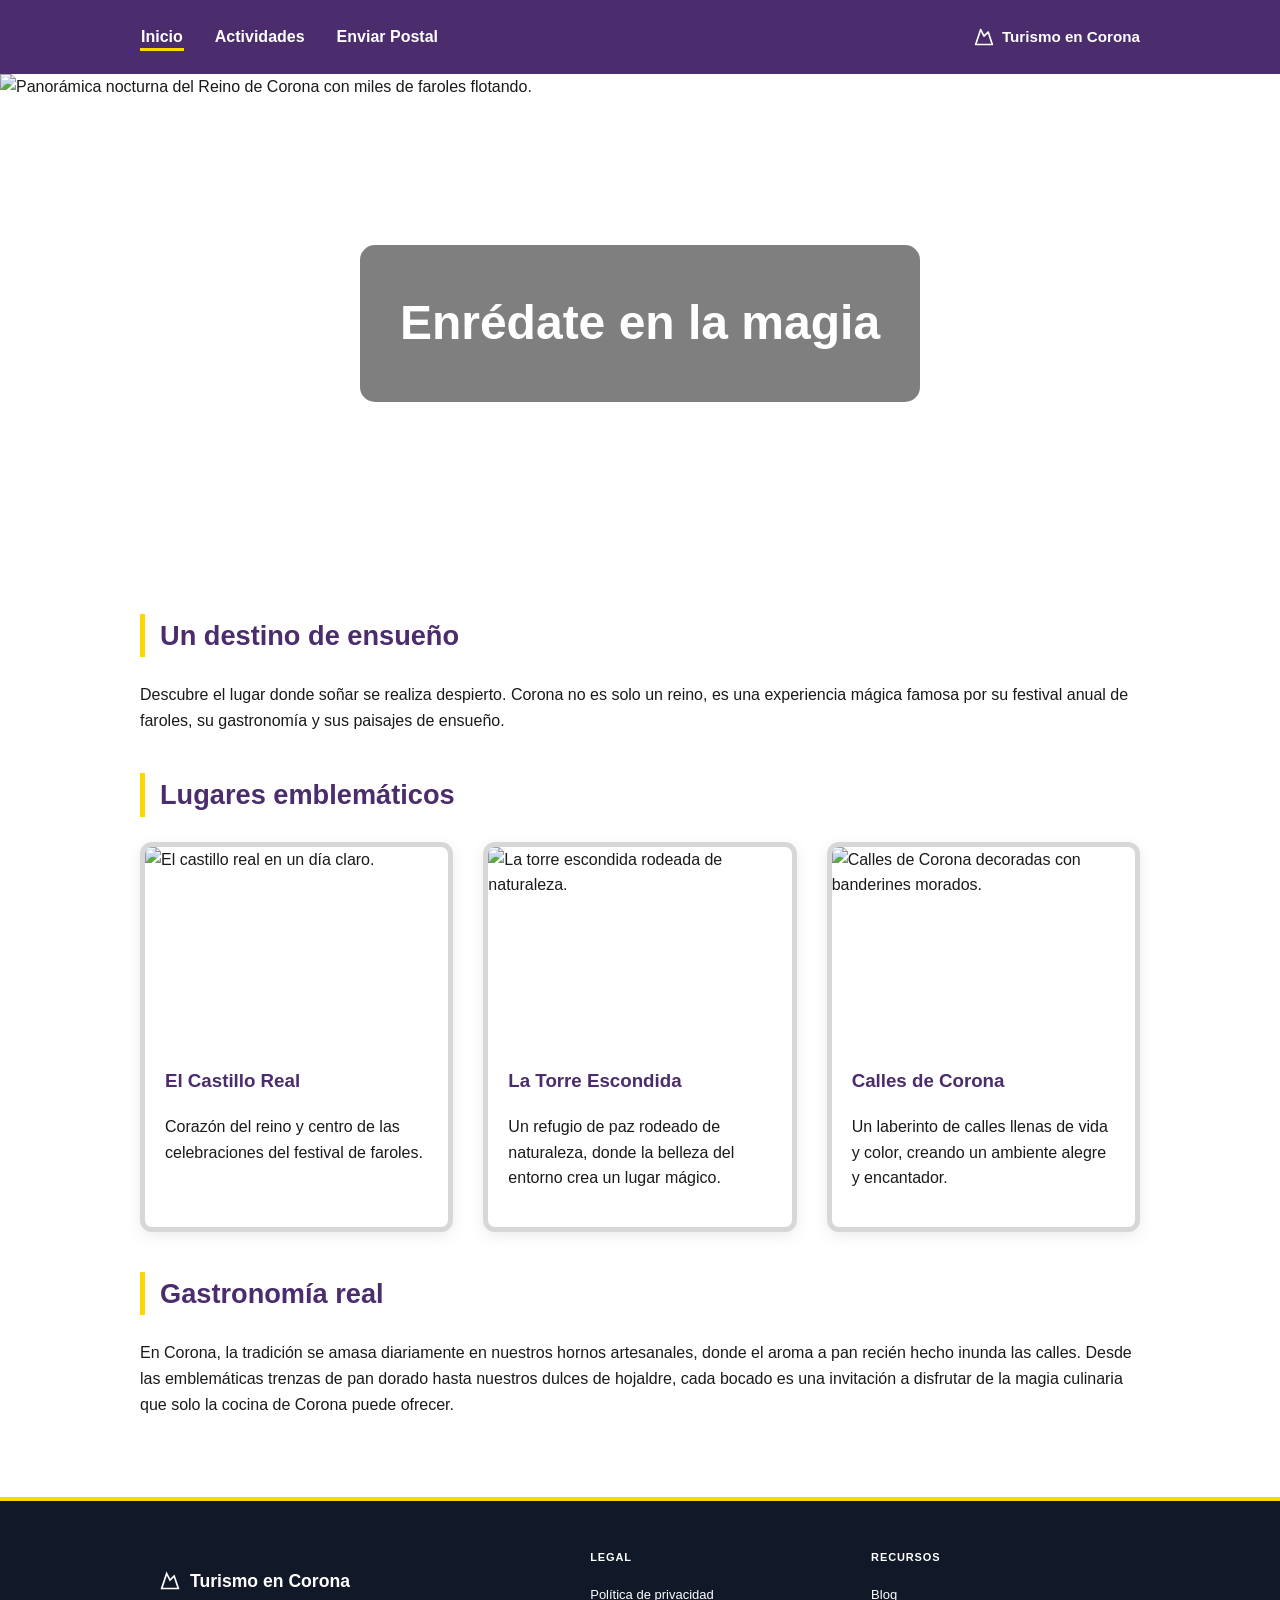
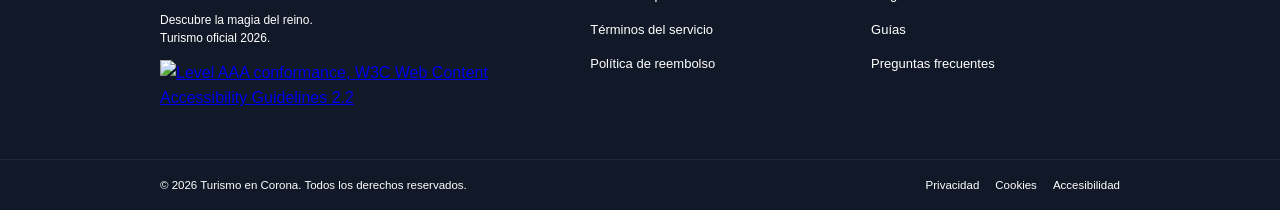
==== index.html @ 380dc6dc "Archivos 1" ====
<!DOCTYPE html>
<html lang="es">

<head>
    <meta charset="UTF-8">
    <meta name="viewport" content="width=device-width, initial-scale=1.0">
    <meta name="description"
        content="Portal oficial de turismo del Reino de Corona. Descubre la magia de los faroles y nuestra gastronomía.">
    <title>Turismo en Corona - Inicio</title>
    <link rel="icon" type="image/x-icon" href="./images/icono.svg">
    <link rel="stylesheet" href="style.css">
</head>

<body>

    <a class="saltar-contenido" href="#contenido-principal">Saltar al contenido principal</a>

    <header class="encabezado-sitio">
        <nav aria-label="Menú principal" class="nav-principal">
            <ul class="nav-lista">
                <li><a href="index.html" aria-current="page">Inicio</a></li>
                <li><a href="actividades.html">Actividades</a></li>
                <li><a href="postales.html">Enviar Postal</a></li>
            </ul>
            <div class="nav-marca" aria-hidden="true">
                <svg xmlns="http://www.w3.org/2000/svg" width="20" height="20" viewBox="0 0 24 24" fill="none"
                    stroke="currentColor" stroke-width="2" stroke-linecap="round" stroke-linejoin="round"
                    focusable="false">
                    <path d="m8 3 4 8 5-5 5 15H2L8 3z" />
                </svg>
                <span>Turismo en Corona</span>
            </div>
        </nav>
    </header>

    <section class="seccion-portada" aria-label="Portada principal">
        <div class="portada-superposicion">
            <h1 class="portada-titulo">Enrédate en la magia</h1>
        </div>
        <img src="images/vistasCorona.png" alt="Panorámica nocturna del Reino de Corona con miles de faroles flotando."
            class="portada-imagen">
    </section>

    <main id="contenido-principal" class="contenedor-global">

        <section class="seccion-introduccion">
            <h2 class="titulo-seccion">Un destino de ensueño</h2>
            <p>Descubre el lugar donde soñar se realiza despierto. Corona no es solo un reino, es una experiencia mágica
                famosa por su festival anual de faroles, su gastronomía y sus paisajes de ensueño.</p>
        </section>

        <section id="destinos" class="seccion-destinos">
            <h2 class="titulo-seccion">Lugares emblemáticos</h2>
            <div class="cuadricula-destinos">
                <article class="tarjeta">
                    <div class="tarjeta-imagen-contenedor">
                        <img src="images/lugar_castillo.png" alt="El castillo real en un día claro.">
                    </div>
                    <div class="tarjeta-cuerpo">
                        <h3>El Castillo Real</h3>
                        <p>Corazón del reino y centro de las celebraciones del festival de faroles.</p>
                    </div>
                </article>
                <article class="tarjeta">
                    <div class="tarjeta-imagen-contenedor">
                        <img src="images/lugar_torre.png" alt="La torre escondida rodeada de naturaleza.">
                    </div>
                    <div class="tarjeta-cuerpo">
                        <h3>La Torre Escondida</h3>
                        <p>Un refugio de paz rodeado de naturaleza, donde la belleza del entorno crea un lugar mágico.
                        </p>
                    </div>
                </article>
                <article class="tarjeta">
                    <div class="tarjeta-imagen-contenedor">
                        <img src="images/lugar_calles.png" alt="Calles de Corona decoradas con banderines morados.">
                    </div>
                    <div class="tarjeta-cuerpo">
                        <h3>Calles de Corona</h3>
                        <p>Un laberinto de calles llenas de vida y color, creando un ambiente alegre y encantador.</p>
                    </div>
                </article>
            </div>
        </section>

        <section class="seccion-introduccion">
            <h2 class="titulo-seccion">Gastronomía real</h2>
            <p>
                En Corona, la tradición se amasa diariamente en nuestros hornos artesanales, donde el aroma a pan recién
                hecho inunda las calles. Desde las emblemáticas trenzas de pan dorado hasta nuestros dulces de hojaldre,
                cada bocado es una invitación a disfrutar de la magia culinaria que solo la cocina de Corona puede
                ofrecer.
            </p>
        </section>

    </main>

    <footer class="pie-sitio" role="contentinfo" aria-label="Pie de página">
        <div class="pie-interior">
            <div class="columna-info">
                <p class="pie-marca">
                    <svg xmlns="http://www.w3.org/2000/svg" width="20" height="20" viewBox="0 0 24 24" fill="none"
                        stroke="currentColor" stroke-width="2" aria-hidden="true" focusable="false">
                        <path d="m8 3 4 8 5-5 5 15H2L8 3z" />
                    </svg>
                    Turismo en Corona
                </p>
                <p class="pie-copyright">Descubre la magia del reino.<br>Turismo oficial 2026.</p>
                <a href="https://www.w3.org/WAI/WCAG2AAA-Conformance"
                    title="Explanation of WCAG 2 Level AAA conformance">
                    <img height="31" width="88" src="https://www.w3.org/WAI/WCAG22/wcag2.2AAA" alt="Level AAA conformance,
            W3C Web Content Accessibility Guidelines 2.2">
                </a>
            </div>
            <nav aria-label="Información legal">
                <p class="pie-titulo-columna">Legal</p>
                <ul class="pie-enlaces">
                    <li><a href="#">Política de privacidad</a></li>
                    <li><a href="#">Términos del servicio</a></li>
                    <li><a href="#">Política de reembolso</a></li>
                </ul>
            </nav>
            <nav aria-label="Recursos del sitio">
                <p class="pie-titulo-columna">Recursos</p>
                <ul class="pie-enlaces">
                    <li><a href="#">Blog</a></li>
                    <li><a href="#">Guías</a></li>
                    <li><a href="#">Preguntas frecuentes</a></li>
                </ul>
            </nav>
        </div>
        <hr class="pie-separador" aria-hidden="true">
        <div class="pie-inferior">
            <p class="pie-inferior-texto">© 2026 Turismo en Corona. Todos los derechos reservados.</p>
            <div class="pie-inferior-enlaces">
                <a href="#">Privacidad</a>
                <a href="#">Cookies</a>
                <a href="#">Accesibilidad</a>
            </div>
        </div>
    </footer>

</body>

</html>
---- style.css ----
/* ============================================
   VARIABLES GLOBALES
   ============================================ */
:root {
    --color-primario: #4b2c6d;
    --color-secundario: #ffd700;
    --color-texto: #1a1a1a;
    --color-fondo: #ffffff;
    --fuente-principal: Verdana, Arial, sans-serif;
}

/* ============================================
   BASE
   ============================================ */
body {
    font-family: var(--fuente-principal);
    line-height: 1.6;
    color: var(--color-texto);
    background-color: var(--color-fondo);
    margin: 0;
    padding: 0;
}

/* ============================================
   ENLACE PARA SALTAR AL CONTENIDO
   ============================================ */
.saltar-contenido {
    position: absolute;
    top: -100%;
    left: 0;
    background: var(--color-primario);
    color: white;
    padding: 10px 20px;
    font-weight: bold;
    text-decoration: none;
    z-index: 9999;
    border-radius: 0 0 6px 0;
    transition: top 0.2s;
}

.saltar-contenido:focus {
    top: 0;
    outline: 3px solid var(--color-secundario);
    outline-offset: 2px;
}

/* ============================================
   CONTENEDOR GLOBAL
   ============================================ */
.contenedor-global {
    max-width: 1000px;
    margin: 0 auto;
    padding: 0 30px;
}

p,
li,
h2,
h3 {
    text-align: left;
}

h3 {
    color: var(--color-primario);
}

.titulo-seccion {
    border-left: 5px solid var(--color-secundario);
    padding-left: 15px;
    margin: 40px 0 25px 0;
    color: var(--color-primario);
    font-size: 1.7rem;
}

/* ============================================
   ENCABEZADO Y NAVEGACIÓN
   ============================================ */
.encabezado-sitio {
    background-color: var(--color-primario);
    padding: 1.5rem 2rem;
}

.nav-principal {
    display: flex;
    align-items: center;
    justify-content: space-between;
    max-width: 1000px;
    margin: 0 auto;
}

.nav-lista {
    list-style: none;
    margin: 0;
    padding: 0;
    display: flex;
    gap: 30px;
}

.nav-lista a {
    color: white;
    text-decoration: none;
    font-weight: bold;
    padding: 3px 1px;
    border-bottom: 3px solid transparent;
    transition: border-color 0.3s ease;
}

[aria-current="page"] {
    border-bottom: 3px solid var(--color-secundario) !important;
}

.nav-lista a:hover,
.nav-lista a:focus {
    border-bottom: 3px solid var(--color-secundario);
    outline: none;
}

.nav-lista a:focus-visible {
    outline: 3px solid var(--color-secundario);
    outline-offset: 3px;
    border-radius: 2px;
}

.nav-marca {
    display: flex;
    align-items: center;
    gap: 8px;
    color: white;
    font-weight: bold;
    font-size: 0.95rem;
}

/* ============================================
   PORTADA (IMAGEN CON TÍTULO ENCIMA)
   ============================================ */
.seccion-portada {
    position: relative;
    width: 100%;
    height: 500px;
    overflow: hidden;
    display: flex;
    align-items: center;
    justify-content: center;
}

.portada-imagen {
    width: 100%;
    height: 100%;
    object-fit: cover;
    position: absolute;
    top: 0;
    left: 0;
    z-index: 1;
}

.portada-superposicion {
    position: relative;
    z-index: 2;
    text-align: center;
    color: white;
    background: rgba(0, 0, 0, 0.5);
    padding: 40px;
    border-radius: 15px;
    max-width: 80%;
}

.portada-titulo {
    font-family: var(--fuente-principal);
    font-size: 3rem;
    margin: 0;
}

.seccion-portada.portada-secundaria {
    height: 200px;
}

.portada-secundaria .portada-titulo {
    font-size: 2rem;
}

/* ============================================
   FRANJA DE IMAGEN
   ============================================ */
.franja-imagen {
    width: 100%;
    height: 150px;
    overflow: hidden;
    display: block;
}

.imagen-recortada {
    width: 100%;
    height: 100%;
    object-fit: cover;
    object-position: center 30%;
}

/* ============================================
   CUADRÍCULA DE DESTINOS Y TARJETAS
   ============================================ */
.cuadricula-destinos {
    display: grid;
    grid-template-columns: repeat(auto-fit, minmax(280px, 1fr));
    gap: 30px;
}

.tarjeta {
    background: #fff;
    border: 5px solid #d7d7d7;
    border-radius: 12px;
    overflow: hidden;
    box-shadow: 0 4px 15px rgba(0, 0, 0, 0.08);
}

.tarjeta-imagen-contenedor {
    height: 180px;
}

.tarjeta img {
    width: 100%;
    height: 100%;
    object-fit: cover;
}

.tarjeta-cuerpo {
    padding: 20px;
}

/* ============================================
   SECCIONES DE TEXTO
   ============================================ */
.seccion-introduccion,
.seccion-introduccion-actividades,
.seccion-introduccion-formulario {
    margin-bottom: 40px;
}

/* ============================================
   FORMULARIO DE POSTALES
   ============================================ */
.formulario-postal {
    margin: 40px 0;
}

fieldset {
    border: 3px solid #ddd;
    border-radius: 12px;
    padding: 25px;
    margin-bottom: 40px;
}

.titulo-fieldset {
    font-weight: bold;
    color: var(--color-primario);
    font-size: 1.2rem;
    padding: 0 10px;
    margin-bottom: 20px;
}

.cuadricula-postales {
    display: grid;
    grid-template-columns: 1fr 1fr;
    gap: 20px;
}

.opcion-postal {
    position: relative;
}

.opcion-postal input[type="radio"] {
    position: absolute;
    opacity: 0;
    width: 0;
    height: 0;
}

.opcion-postal label {
    display: flex;
    flex-direction: column;
    cursor: pointer;
    border: 3px solid #d7d7d7;
    border-radius: 10px;
    overflow: hidden;
    transition: all 0.2s ease;
    background: #f9f9f9;
}

.opcion-postal img {
    width: 100%;
    aspect-ratio: 16 / 9;
    object-fit: cover;
}

.opcion-postal span {
    padding: 10px;
    text-align: center;
    font-weight: bold;
    font-size: 0.9rem;
}

.opcion-postal input[type="radio"]:checked+label {
    border-color: var(--color-secundario);
    background-color: #fffdec;
}

.opcion-postal input[type="radio"]:focus-visible+label {
    outline: 3px solid var(--color-primario);
    outline-offset: 2px;
}

/* ============================================
   CAMPOS DE TEXTO
   ============================================ */
.campo {
    display: flex;
    flex-direction: column;
    margin-bottom: 20px;
}

.campo label {
    font-weight: bold;
    margin-bottom: 8px;
}

.campo input,
.campo textarea {
    padding: 12px;
    border: 2px solid #ccc;
    border-radius: 6px;
    font-family: var(--fuente-principal);
    font-size: 1rem;
}

.campo input:focus,
.campo textarea:focus {
    border-color: var(--color-primario);
    outline: 3px solid var(--color-primario);
    outline-offset: 0;
    box-shadow: 0 0 5px rgba(75, 44, 109, 0.3);
}

.mensaje-error {
    display: block;
    color: #b91c1c;
    font-weight: bold;
    font-size: 0.85rem;
    margin-top: 5px;
    min-height: 1.2em;
}

.campo input[aria-invalid="true"],
.campo textarea[aria-invalid="true"] {
    border: 2px solid #b91c1c !important;
    background-color: #fffafa;
}

/* ============================================
   BOTÓN DE ENVÍO
   ============================================ */
.contenedor-boton {
    text-align: center;
}

.boton-enviar {
    background-color: var(--color-primario);
    color: white;
    padding: 15px 40px;
    border: none;
    border-radius: 30px;
    font-size: 1.1rem;
    font-weight: bold;
    cursor: pointer;
}

.boton-enviar:hover {
    background-color: #351f4d;
    box-shadow: 0 4px 15px rgba(0, 0, 0, 0.2);
}

.boton-enviar:focus-visible {
    outline: 3px solid var(--color-secundario);
    outline-offset: 4px;
    background-color: #351f4d;
}

/* ============================================
   ACTIVIDADES MULTIMEDIA
   ============================================ */
.cuadricula-multimedia {
    display: flex;
    flex-direction: column;
    gap: 40px;
    margin-bottom: 60px;
}

.tarjeta-multimedia {
    background: #ffffff;
    border: 1px solid #ddd;
    border-radius: 12px;
    box-shadow: 0 2px 10px rgba(0, 0, 0, 0.05);
}

.tarjeta-multimedia .tarjeta-cuerpo {
    padding: 30px;
}

.tarjeta-multimedia h3 {
    margin-top: 0;
    color: var(--color-primario);
    font-size: 1.4rem;
}

.control-multimedia {
    margin-top: 20px;
    background: #fff;
    padding: 15px;
    border-radius: 8px;
    border: 1px solid #ddd;
}

.envoltorio-video {
    margin-top: 20px;
    background: #000;
    border-radius: 8px;
    overflow: hidden;
    line-height: 0;
}

.envoltorio-video video {
    box-shadow: 0 4px 10px rgba(0, 0, 0, 0.3);
}

.texto-apoyo {
    display: block;
    margin-top: 15px;
    font-size: 0.85rem;
    color: #444;
    font-style: italic;
    border-left: 3px solid var(--color-primario);
    padding-left: 10px;
}

.transcripcion {
    margin-top: 15px;
    border: 1px solid #ddd;
    border-radius: 6px;
    padding: 10px 15px;
    line-height: 1.6;
}

.transcripcion summary {
    padding: 10px;
    background: #f3f4f6;
    border-radius: 6px;
    margin-top: 10px;
}

.transcripcion-contenido {
    margin-top: 10px;
    font-size: 0.9rem;
    color: #333;
}

audio {
    width: 100%;
    height: 45px;
}

/* ============================================
   PIE DE PÁGINA
   ============================================ */
.pie-sitio {
    background: #111827;
    color: white;
    font-family: var(--fuente-principal);
    padding: 3rem 0 0 0;
    margin-top: 80px;
    border-top: 4px solid var(--color-secundario);
}

.pie-interior {
    max-width: 960px;
    margin: 0 auto;
    display: grid;
    grid-template-columns: 1.6fr 1fr 1fr;
    gap: 2rem;
    padding: 0 2rem 3rem 2rem;
    align-items: start;
}

.pie-marca {
    display: flex;
    align-items: center;
    gap: 10px;
    font-weight: bold;
    font-size: 1.1rem;
    color: white;
    margin-bottom: 1rem;
}

.pie-copyright {
    font-size: 12px;
    color: white;
    margin: 0.4rem 0 0.8rem 0;
    line-height: 1.5;
}

.pie-titulo-columna {
    font-size: 11px;
    font-weight: bold;
    text-transform: uppercase;
    letter-spacing: 0.08em;
    color: white;
    margin: 0 0 0.9rem 0;
}

.pie-enlaces {
    list-style: none;
    margin: 0;
    padding: 0;
    display: flex;
    flex-direction: column;
    gap: 0.55rem;
}

.pie-enlaces li {
    margin: 0;
    padding: 0;
}

.pie-enlaces a {
    color: white;
    text-decoration: none;
    font-size: 13px;
    transition: color 0.18s ease;
}

.pie-enlaces a:hover,
.pie-enlaces a:focus {
    color: var(--color-secundario);
    text-decoration: underline;
    outline: none;
}

.pie-enlaces a:focus-visible {
    outline: 2px solid var(--color-secundario);
    outline-offset: 2px;
    border-radius: 2px;
}

.pie-separador {
    border: none;
    border-top: 1px solid #1f2937;
    margin: 0;
}

.pie-inferior {
    max-width: 960px;
    margin: 0 auto;
    padding: 1rem 2rem;
    display: flex;
    align-items: center;
    justify-content: space-between;
    flex-wrap: wrap;
    gap: 0.5rem;
}

.pie-inferior-texto {
    font-size: 11.5px;
    color: white;
    margin: 0;
}

.pie-inferior-enlaces {
    display: flex;
    gap: 1rem;
}

.pie-inferior-enlaces a {
    font-size: 11.5px;
    color: white;
    text-decoration: none;
    transition: color 0.18s;
}

.pie-inferior-enlaces a:hover {
    color: var(--color-secundario);
    text-decoration: underline;
}

.pie-inferior-enlaces a:focus-visible {
    outline: 1px solid var(--color-secundario);
    outline-offset: 2px;
    border-radius: 1px;
}

/* ============================================
   RESPONSIVE
   ============================================ */
@media (max-width: 600px) {
    .cuadricula-postales {
        grid-template-columns: 1fr;
    }

    .pie-interior {
        grid-template-columns: 1fr;
    }

    .pie-inferior {
        flex-direction: column;
        align-items: flex-start;
    }

    .nav-principal {
        flex-direction: column;
        gap: 1rem;
        align-items: flex-start;
    }

    .portada-titulo {
        font-size: 2rem;
    }
}
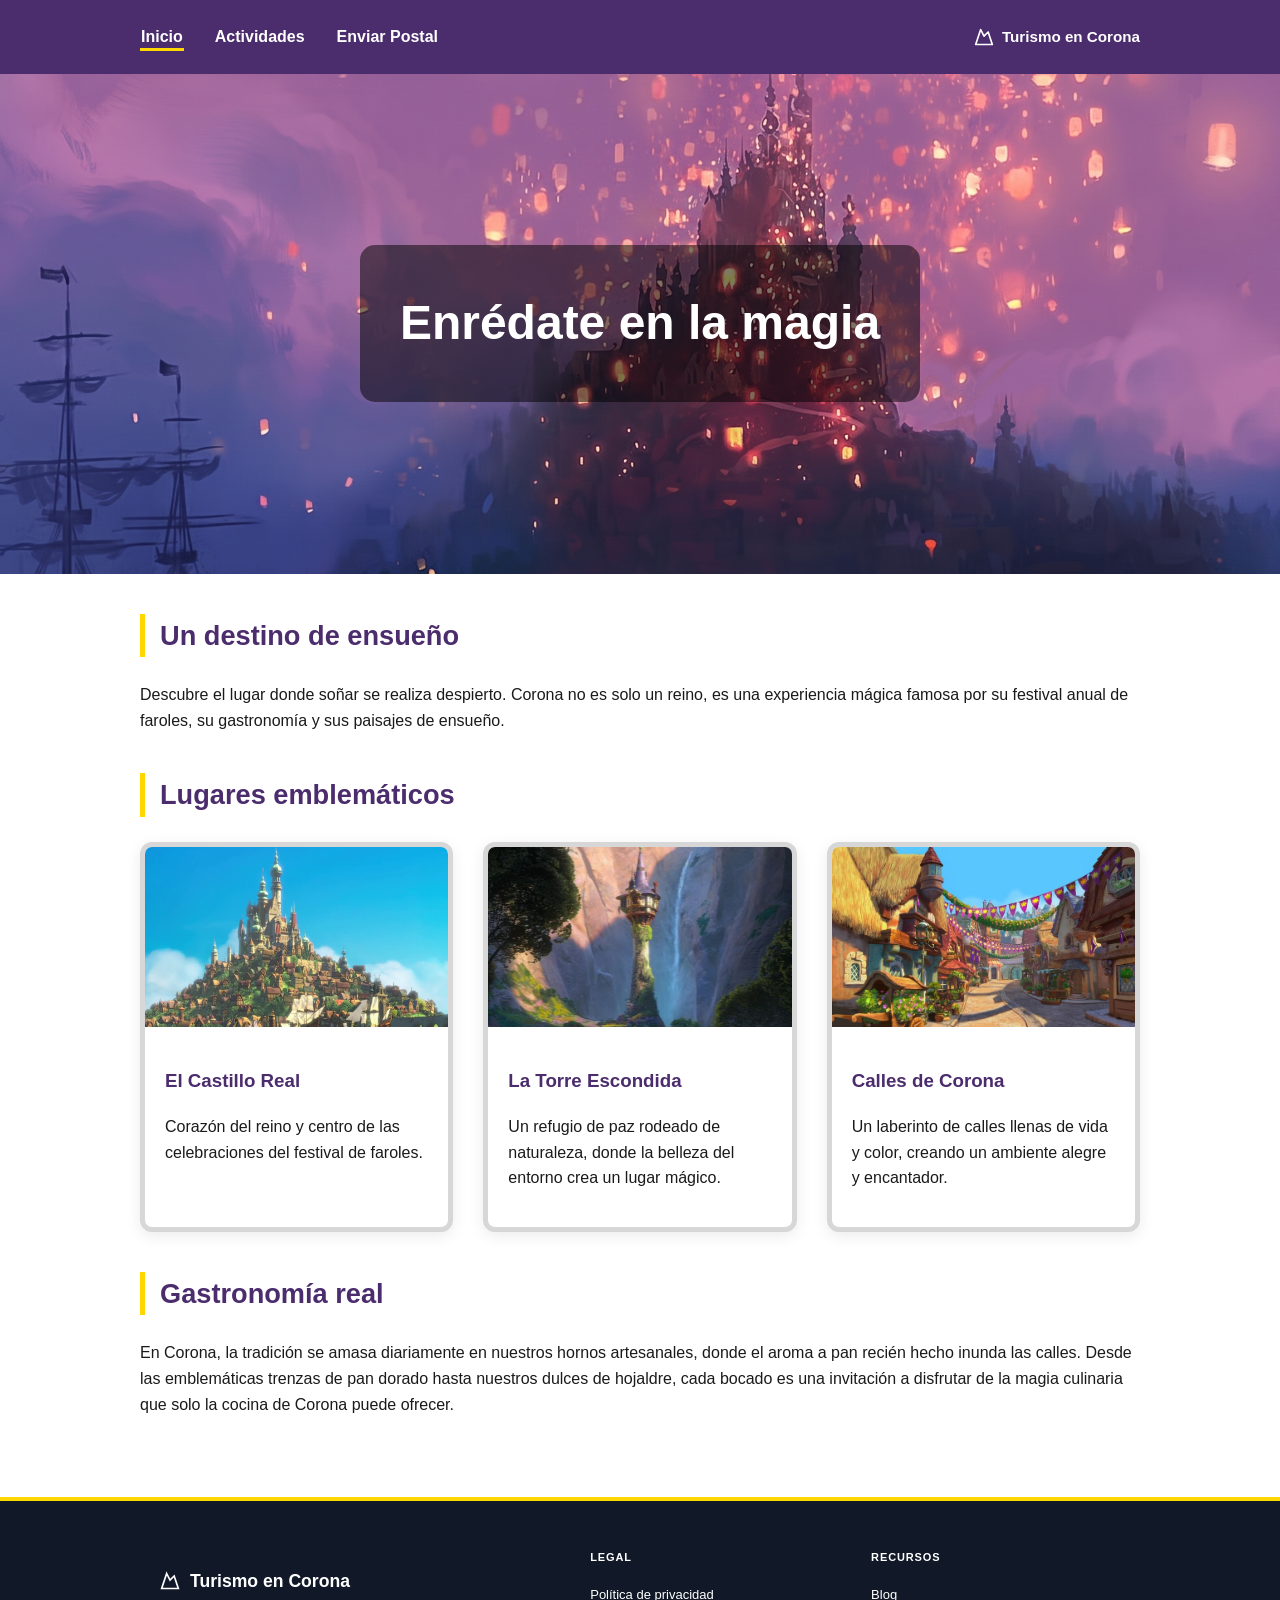
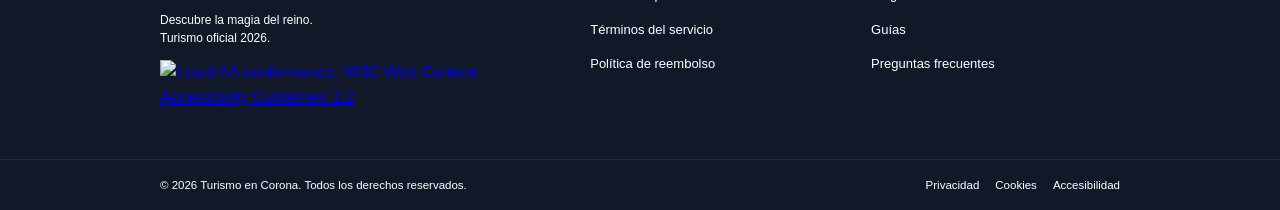
==== commit f59d07e9: "Correcciones" ====
--- a/index.html
+++ b/index.html
@@ -106,9 +106,8 @@
                     Turismo en Corona
                 </p>
                 <p class="pie-copyright">Descubre la magia del reino.<br>Turismo oficial 2026.</p>
-                <a href="https://www.w3.org/WAI/WCAG2AAA-Conformance"
-                    title="Explanation of WCAG 2 Level AAA conformance">
-                    <img height="31" width="88" src="https://www.w3.org/WAI/WCAG22/wcag2.2AAA" alt="Level AAA conformance,
+                <a href="https://www.w3.org/WAI/WCAG2AA-Conformance" title="Explanation of WCAG 2 Level AA conformance">
+                    <img height="31" width="88" src="https://www.w3.org/WAI/WCAG22/wcag2.2AA" alt="Level AA conformance,
             W3C Web Content Accessibility Guidelines 2.2">
                 </a>
             </div>
